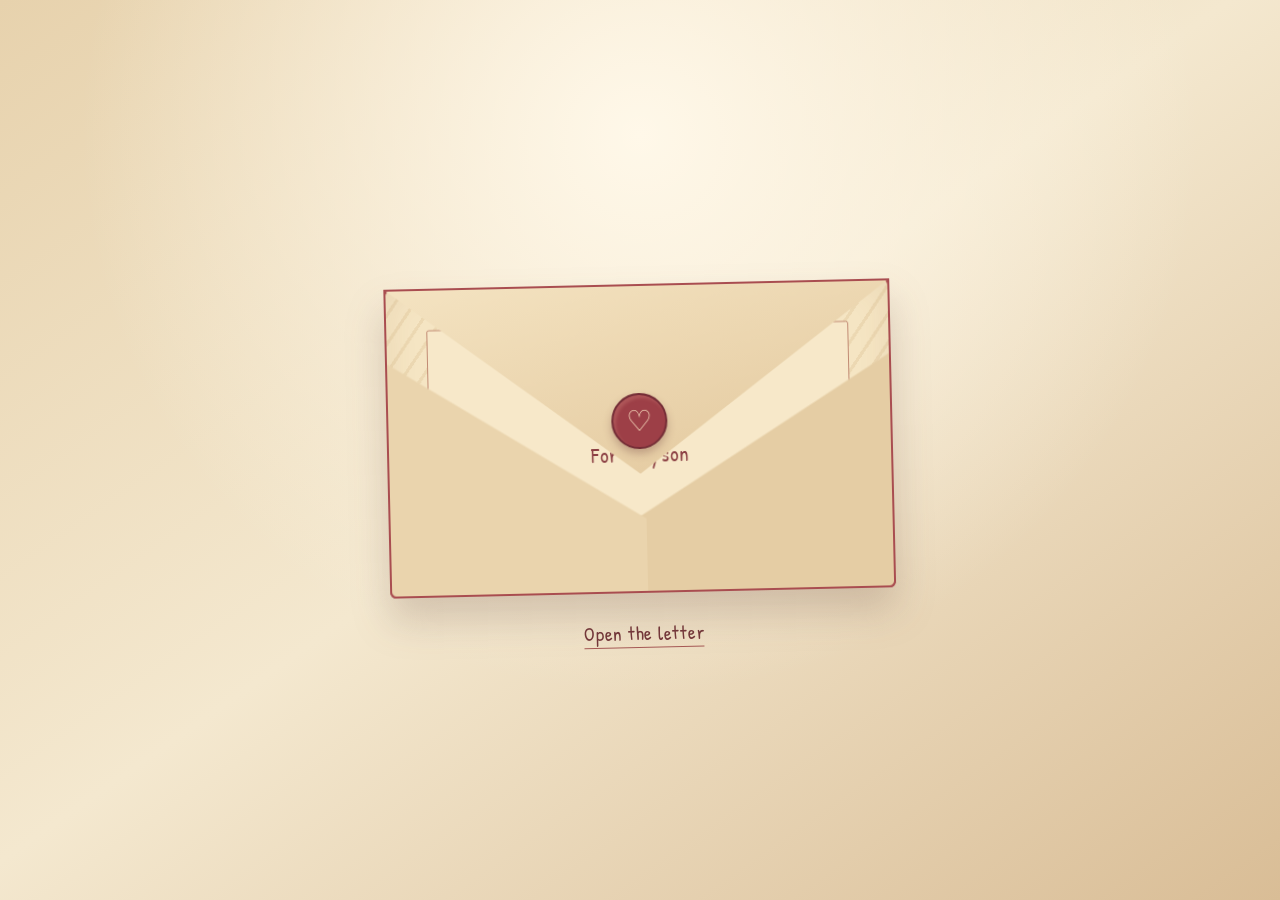
==== index.html @ 930b67be "feat: complete interactive birthday letter experience" ====
<!DOCTYPE html>
<html lang="en">
<head>
  <meta charset="utf-8">
  <meta name="viewport" content="width=device-width, initial-scale=1">
  <meta name="theme-color" content="#eee0c5">
  <title>A Letter for Allyson</title>
  <link rel="stylesheet" href="birthday.css">
  <script src="birthday.js" defer></script>
</head>
<body>
  <main class="birthday-page">
    <section class="letter-experience" aria-label="Birthday letter">
      <button class="closed-letter" id="open-letter" type="button" aria-expanded="false" aria-controls="opened-letter">
        <span class="envelope-scene" aria-hidden="true">
          <span class="envelope-back"></span>
          <span class="inner-note"><span>For Allyson</span></span>
          <span class="envelope-front"></span>
          <span class="envelope-flap"></span>
          <span class="wax-seal">♡</span>
        </span>
        <span class="open-label">Open the letter</span>
      </button>

      <article class="opened-letter" id="opened-letter" aria-label="Birthday letter for Allyson" hidden>
        <div class="letter-content">
          <p class="letter-recipient">For Allysa</p>
          <h1 tabindex="-1" id="message-heading">HAPPY BIRTHDAY ALLYSON!!</h1>
          <div class="letter-body" aria-labelledby="message-heading">
            <p>Thank you for continuing to be one of the best surprises I’ve ever had this year, and honestly, in my life. Despite all the problems I’ve had and all the times na baka ang hirap ko rin samahan, you’ve still stuck with me through it all. I hope you continue to do so, because I know I’ll do the same for you.</p>
            <p>I hope na this year gives you back a little bit of everything you’ve given to others. Deserve mo lahat ng success na you’ve been hoping and working for, even if right now, parang hindi mo pa nakikita yung progress na gusto mo. Take things lang at your own pace, and pleasee, wag ka masyadong hard sa sarili mo. You’ll get there someday, and habang papunta ka doon, andito ako para i-support ka and to help you however I can.</p>
            <p>Medyo butas lang bulsa ko right now, pero meron pa akong ibibigay sa’yo next week. 😉 Nood tayo Avengers sa December, libre ko ulit.</p>
          </div>

          <div class="sign-off">
            <p>From your Jose Rizal na Hirono,</p>
            <p class="signature">Rei</p>
            <p class="tiny-note">love u</p>
            <p class="postscript">Good luck sa exam!</p>
          </div>

          <section class="surprise" aria-labelledby="surprise-heading">
            <h2 id="surprise-heading">btw, meron akong a little something for you →</h2>
            <div id="present">
              <button class="present-button" id="open-present" type="button" aria-expanded="false" aria-controls="cake" aria-label="Open your present">
                <img class="present-image" src="Birthday/Present_Picture.png" alt="">
                <span class="visually-hidden">Open your present</span>
              </button>
            </div>
            <div class="cake" id="cake" aria-live="polite" hidden>
              <img class="cake-photo" src="Birthday/Cake_Picture.jpg" alt="A birthday cake with cream frosting and cocoa dusting">
              <p class="cake-note">bigay ko sa’yo mamaya</p>
            </div>
          </section>
        </div>
      </article>
    </section>
  </main>
</body>
</html>
---- birthday.css ----
@font-face {
  font-family: "Patrick Hand";
  src: url("Birthday/PatrickHand-Regular.ttf") format("truetype");
  font-style: normal;
  font-weight: 400;
  font-display: swap;
}

:root {
  color-scheme: light;
  color: #563a32;
  background: #ead9ba;
  font-synthesis: none;
}

* { box-sizing: border-box; }
[hidden] { display: none !important; }

body {
  min-width: 20rem;
  min-height: 100vh;
  margin: 0;
  background:
    radial-gradient(circle at 50% 15%, #fff8e9 0, transparent 35rem),
    linear-gradient(145deg, #e7d2ad, #f4e8cf 48%, #d9bd96);
}

button { font: inherit; }

.birthday-page {
  width: min(100% - 1.25rem, 58rem);
  margin-inline: auto;
}

.letter-experience {
  display: grid;
  min-height: 100svh;
  padding-block: clamp(1.5rem, 6vw, 4rem);
  place-items: center;
  text-align: center;
}

.closed-letter {
  display: grid;
  width: 100%;
  max-width: 35rem;
  padding: 1rem;
  border: 0;
  background: transparent;
  color: #74373a;
  cursor: pointer;
  place-items: center;
  perspective: 75rem;
  transform: rotate(-1.3deg);
  transition: transform 240ms ease;
}

.closed-letter:hover { transform: rotate(-0.4deg) translateY(-0.2rem); }
.closed-letter:focus-visible { outline: 3px solid #74373a; outline-offset: 0.4rem; }

.envelope-scene {
  position: relative;
  display: block;
  width: 100%;
  height: clamp(13rem, 58vw, 22rem);
  filter: drop-shadow(0 1.4rem 1.2rem #57372b35);
  transform-style: preserve-3d;
}

.envelope-back,
.envelope-front,
.envelope-flap,
.inner-note {
  position: absolute;
  display: block;
}

.envelope-back {
  inset: 9% 2% 3%;
  border: 2px solid #a94d50;
  border-radius: 0.4rem;
  background:
    repeating-linear-gradient(125deg, #f5e5c3 0 0.8rem, #ecd8b2 0.8rem 1rem),
    #f3e2c0;
  box-shadow: inset 0 0 2rem #8b59351a;
}

.inner-note {
  z-index: 2;
  inset: 15% 10% 12%;
  display: grid;
  border: 1px solid #c18a73;
  border-radius: 0.15rem;
  background: #f7e8c9;
  color: #8b3f43;
  font: 1.3rem/1 "Patrick Hand", "Segoe Print", "Comic Sans MS", cursive;
  letter-spacing: 0.06em;
  place-items: center;
  transform: translateY(8%);
}

.envelope-front {
  z-index: 3;
  inset: 9% 2% 3%;
  overflow: hidden;
  border: 2px solid #a94d50;
  border-top: 0;
  border-radius: 0 0 0.4rem 0.4rem;
  background:
    linear-gradient(32deg, #ead4ad 49.5%, transparent 50%) left bottom / 51% 100% no-repeat,
    linear-gradient(-32deg, #e5cda4 49.5%, transparent 50%) right bottom / 51% 100% no-repeat;
}

.envelope-flap {
  z-index: 4;
  top: 9%;
  right: 2%;
  left: 2%;
  height: 54%;
  border-top: 2px solid #a94d50;
  background: linear-gradient(165deg, #f4e3c1, #e2c79c);
  clip-path: polygon(0 0, 100% 0, 50% 100%);
  transform-origin: top center;
  backface-visibility: hidden;
}

.wax-seal {
  position: absolute;
  z-index: 5;
  top: 48%;
  left: 50%;
  display: grid;
  width: 3.5rem;
  aspect-ratio: 1;
  border: 2px solid #742d36;
  border-radius: 50%;
  background: #9d3f47;
  box-shadow: 0 0.3rem 0.5rem #5e292d4a, inset 0.15rem 0.2rem 0.2rem #d2837b55;
  color: #f7dbbd;
  font-size: 1.8rem;
  place-items: center;
  transform: translate(-50%, -50%);
}

.open-label {
  display: inline-block;
  margin-top: 1rem;
  border-bottom: 1px solid #a65a56;
  font: 1.2rem/1.4 "Patrick Hand", "Segoe Print", "Comic Sans MS", cursive;
  letter-spacing: 0.04em;
}

.closed-letter.is-opening { animation: envelope-away 1.9s ease-in-out forwards; pointer-events: none; }
.closed-letter.is-opening .envelope-flap { animation: flap-open 650ms ease-in-out forwards; }
.closed-letter.is-opening .wax-seal { animation: seal-away 360ms ease-out forwards; }
.closed-letter.is-opening .inner-note { animation: note-rise 1.2s 520ms cubic-bezier(0.22, 0.75, 0.25, 1) forwards; }
.closed-letter.is-opening .open-label { animation: label-away 250ms ease-out forwards; }

.opened-letter {
  position: relative;
  width: min(100%, 54rem);
  min-height: 76rem;
  overflow: hidden;
  border: 1px solid #a65b4f;
  background-color: #f1dfbd;
  background-image: url("Birthday/Letter_Template.png");
  background-position: center;
  background-repeat: no-repeat;
  background-size: 100% 100%;
  box-shadow: 0 1.5rem 3.5rem #5c392f38;
  transform-origin: top center;
  animation: letter-settle 520ms ease-out both;
}

.letter-content {
  width: min(76%, 39rem);
  margin: clamp(7rem, 17%, 10rem) auto 22rem;
  padding: clamp(1.25rem, 4vw, 2.5rem);
  border-radius: 0.25rem;
  background: #f7e9cedd;
  box-shadow: 0 0 2rem 1.6rem #f7e9cedd;
  font-family: "Patrick Hand", "Segoe Print", "Comic Sans MS", cursive;
  text-align: left;
}

.letter-recipient {
  margin: 0;
  color: #8b4243;
  font-size: 1rem;
  letter-spacing: 0.1em;
  text-transform: uppercase;
}

.letter-content h1 {
  margin: 0.55rem 0 1.6rem;
  color: #65373a;
  font-size: clamp(1.75rem, 4vw, 2.25rem);
  font-weight: 400;
  letter-spacing: 0.02em;
  line-height: 1.1;
}

.letter-body {
  font-size: clamp(1.12rem, 2.3vw, 1.28rem);
  line-height: 1.55;
  overflow-wrap: anywhere;
}

.letter-body p { margin: 0 0 1.3rem; }
.letter-body p:last-child { margin-bottom: 0; }

.sign-off {
  width: min(100%, 20rem);
  margin: 2.25rem 0 0 auto;
  color: #633a35;
  font-size: 1.12rem;
  line-height: 1.35;
  text-align: left;
}

.sign-off p { margin: 0; }
.sign-off .signature { margin-top: 0.15rem; color: #823b40; font-size: 2rem; }
.sign-off .tiny-note { margin-top: 0.25rem; font-size: 0.6rem; opacity: 0.7; }
.sign-off .postscript { margin-top: 0.2rem; font-size: 1rem; }

.surprise {
  margin-top: clamp(3rem, 8vw, 5rem);
  padding-top: 1.75rem;
  border-top: 1px solid #a95e5970;
  text-align: center;
}

.surprise h2 {
  margin: 0 0 1rem;
  color: #68393a;
  font-size: clamp(1.25rem, 3vw, 1.55rem);
  font-weight: 400;
  line-height: 1.35;
}

.present-button {
  display: block;
  width: min(70%, 13rem);
  margin-inline: auto;
  padding: 0;
  border: 0;
  background: transparent;
  cursor: pointer;
  filter: drop-shadow(0 0.8rem 0.7rem #57372b35);
  transition: filter 180ms ease, transform 180ms ease;
}

.present-button:hover { filter: drop-shadow(0 1rem 0.75rem #57372b4d); transform: rotate(-1deg) scale(1.035); }
.present-button:focus-visible { border-radius: 0.35rem; outline: 3px solid #7a343a; outline-offset: 0.45rem; }
.present-button.is-opening { animation: unwrap-present 620ms ease-in-out forwards; pointer-events: none; }
.present-image { display: block; width: 100%; height: auto; }

.cake { text-align: center; animation: reveal-cake 480ms ease-out both; }
.cake-photo {
  display: block;
  width: min(100%, 24rem);
  height: auto;
  margin-inline: auto;
  padding: 0.45rem 0.45rem 1.6rem;
  border: 1px solid #d0b58b;
  background: #fff8e8;
  box-shadow: 0 0.8rem 1.6rem #57372b35;
  transform: rotate(0.7deg);
}

.cake-note { margin: 1.1rem 0 0; color: #753b3b; font-size: 1.2rem; }

.visually-hidden {
  position: absolute;
  width: 1px;
  height: 1px;
  padding: 0;
  margin: -1px;
  overflow: hidden;
  clip: rect(0, 0, 0, 0);
  white-space: nowrap;
  border: 0;
}

@keyframes flap-open {
  0% { transform: rotateX(0); }
  55%, 100% { transform: rotateX(178deg); z-index: 1; }
}

@keyframes seal-away {
  to { opacity: 0; transform: translate(-50%, -60%) scale(0.8); }
}

@keyframes note-rise {
  0% { transform: translateY(8%); }
  65% { transform: translateY(-72%); }
  100% { transform: translateY(-58%) scale(1.08); }
}

@keyframes label-away { to { opacity: 0; transform: translateY(0.4rem); } }

@keyframes envelope-away {
  0%, 72% { opacity: 1; }
  72% { transform: rotate(0) scale(1.02); }
  100% { opacity: 0; transform: rotate(0) translateY(2rem) scale(0.94); }
}

@keyframes letter-settle {
  from { opacity: 0; transform: translateY(2rem) scale(0.88); }
  to { opacity: 1; transform: translateY(0) scale(1); }
}

@keyframes unwrap-present {
  0% { opacity: 1; transform: rotate(0) scale(1); }
  18% { transform: rotate(-1.5deg) scale(1.02); }
  36% { transform: rotate(1.5deg) scale(1.02); }
  54% { transform: rotate(-1deg) scale(1.01); }
  100% { opacity: 0; transform: rotate(0) scale(0.88); }
}

@keyframes reveal-cake {
  from { opacity: 0; transform: scale(0.94); }
  to { opacity: 1; transform: scale(1); }
}

@media (max-width: 40rem) {
  .birthday-page { width: min(100% - 0.75rem, 58rem); }
  .letter-experience { padding-block: 1rem; }
  .closed-letter { padding-inline: 0; }
  .wax-seal { width: 3rem; font-size: 1.5rem; }
  .opened-letter { min-height: 48rem; }
  .letter-content {
    width: 82%;
    margin-block: 5.5rem 22rem;
    padding: 1rem 0.4rem;
    box-shadow: 0 0 1.3rem 1rem #f7e9cedd;
  }
  .letter-body { font-size: 1.08rem; line-height: 1.55; }
  .sign-off { width: 88%; }
  .present-button { width: min(65%, 11rem); }
  .cake-photo { width: min(100%, 19rem); padding: 0.35rem 0.35rem 1.2rem; }
}

@media (prefers-reduced-motion: reduce) {
  *,
  *::before,
  *::after {
    scroll-behavior: auto !important;
    animation: none !important;
    transition: none !important;
  }
}
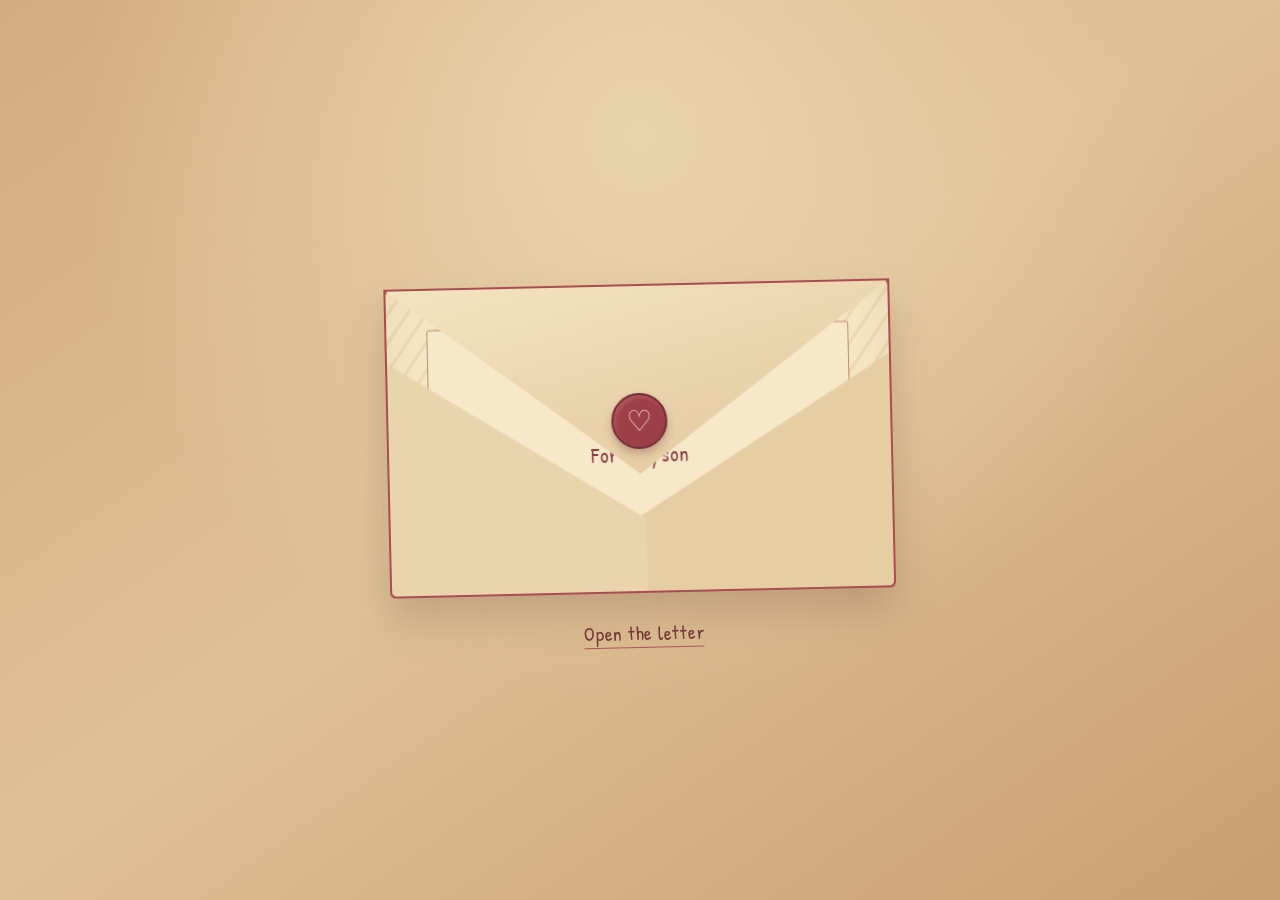
==== commit f276349f: "feat: refine birthday letter styling and add cake label" ====
--- a/index.html
+++ b/index.html
@@ -49,10 +49,13 @@
             </div>
             <div class="cake" id="cake" aria-live="polite" hidden>
               <img class="cake-photo" src="Birthday/Cake_Picture.jpg" alt="A birthday cake with cream frosting and cocoa dusting">
+              <h3 class="cake-name">Tiramisu Cloud</h3>
               <p class="cake-note">bigay ko sa’yo mamaya</p>
             </div>
           </section>
         </div>
+        <img class="sticker sticker-me" src="Stickers/output-smallpngtools.png" alt="Rei">
+        <img class="sticker sticker-her" src="Stickers/output-smallpngtools (1).png" alt="Allyson">
       </article>
     </section>
   </main>
--- a/birthday.css
+++ b/birthday.css
@@ -9,7 +9,7 @@
 :root {
   color-scheme: light;
   color: #563a32;
-  background: #ead9ba;
+  background: #d6b48b;
   font-synthesis: none;
 }
 
@@ -21,8 +21,8 @@
   min-height: 100vh;
   margin: 0;
   background:
-    radial-gradient(circle at 50% 15%, #fff8e9 0, transparent 35rem),
-    linear-gradient(145deg, #e7d2ad, #f4e8cf 48%, #d9bd96);
+    radial-gradient(circle at 50% 15%, #ead4ad 0, transparent 35rem),
+    linear-gradient(145deg, #d3ad80, #dec096 48%, #c99f72);
 }
 
 button { font: inherit; }
@@ -160,19 +160,36 @@
   position: relative;
   width: min(100%, 54rem);
   min-height: 76rem;
-  overflow: hidden;
+  overflow: visible;
   border: 1px solid #a65b4f;
   background-color: #f1dfbd;
   background-image: url("Birthday/Letter_Template.png");
   background-position: center;
   background-repeat: no-repeat;
   background-size: 100% 100%;
-  box-shadow: 0 1.5rem 3.5rem #5c392f38;
+  box-shadow: 0 1.4rem 3rem #68452f40;
   transform-origin: top center;
   animation: letter-settle 520ms ease-out both;
 }
 
+.opened-letter::after {
+  position: absolute;
+  z-index: 1;
+  right: 7.5%;
+  bottom: 4.5%;
+  left: 7.5%;
+  height: 17.5%;
+  background:
+    radial-gradient(ellipse at 20% 55%, #cda97588, transparent 42%),
+    radial-gradient(ellipse at 76% 48%, #d9b98a99, transparent 40%),
+    linear-gradient(to bottom, transparent, #d1aa78 8%, #d4ad7d 84%, transparent);
+  content: "";
+  pointer-events: none;
+}
+
 .letter-content {
+  position: relative;
+  z-index: 2;
   width: min(76%, 39rem);
   margin: clamp(7rem, 17%, 10rem) auto 22rem;
   padding: clamp(1.25rem, 4vw, 2.5rem);
@@ -270,6 +287,30 @@
 
 .cake-note { margin: 1.1rem 0 0; color: #753b3b; font-size: 1.2rem; }
 
+.cake-name {
+  margin: 1.25rem 0 0;
+  color: #68393a;
+  font-size: 1.55rem;
+  font-weight: 400;
+  line-height: 1.2;
+}
+
+.cake-name + .cake-note { margin-top: 0.25rem; }
+
+.sticker {
+  position: absolute;
+  z-index: 3;
+  top: 18rem;
+  display: block;
+  width: clamp(4rem, 10vw, 6rem);
+  height: auto;
+  filter: drop-shadow(0 0.45rem 0.4rem #57372b42);
+  pointer-events: none;
+}
+
+.sticker-me { left: -3.25rem; transform: rotate(-5deg); }
+.sticker-her { top: 36rem; right: -3.25rem; transform: rotate(5deg); }
+
 .visually-hidden {
   position: absolute;
   width: 1px;
@@ -328,7 +369,7 @@
   .letter-experience { padding-block: 1rem; }
   .closed-letter { padding-inline: 0; }
   .wax-seal { width: 3rem; font-size: 1.5rem; }
-  .opened-letter { min-height: 48rem; }
+  .opened-letter { min-height: 48rem; overflow: hidden; }
   .letter-content {
     width: 82%;
     margin-block: 5.5rem 22rem;
@@ -339,6 +380,9 @@
   .sign-off { width: 88%; }
   .present-button { width: min(65%, 11rem); }
   .cake-photo { width: min(100%, 19rem); padding: 0.35rem 0.35rem 1.2rem; }
+  .sticker { top: auto; bottom: 6.5%; width: clamp(3.5rem, 16vw, 4.5rem); }
+  .sticker-me { left: 9%; }
+  .sticker-her { right: 9%; }
 }
 
 @media (prefers-reduced-motion: reduce) {
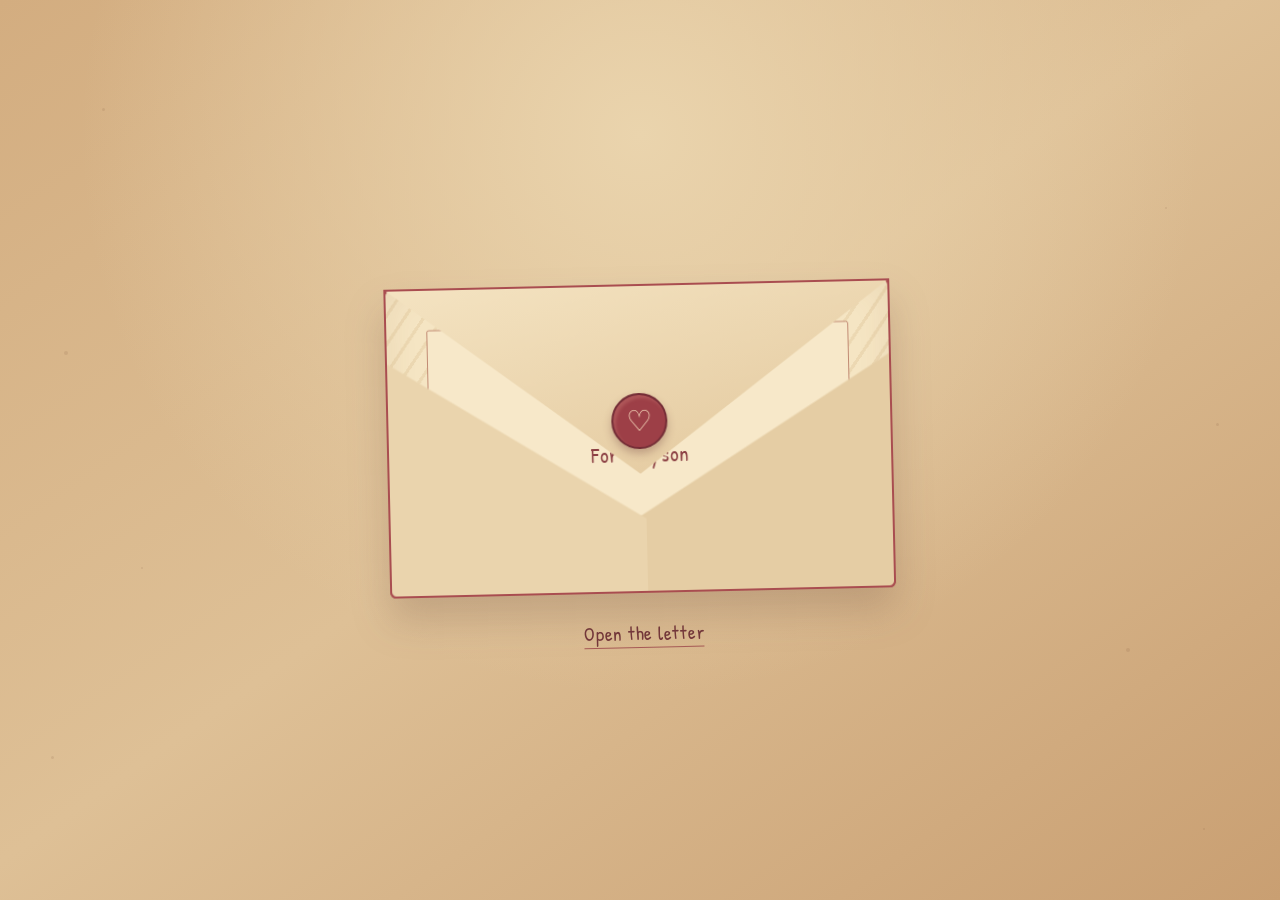
==== commit 80e2edde: "feat: add atmospheric polish to birthday page" ====
--- a/index.html
+++ b/index.html
@@ -3,12 +3,17 @@
 <head>
   <meta charset="utf-8">
   <meta name="viewport" content="width=device-width, initial-scale=1">
-  <meta name="theme-color" content="#eee0c5">
+  <meta name="theme-color" content="#d6b48b">
   <title>A Letter for Allyson</title>
+  <link rel="icon" href="Birthday/favicon.svg" type="image/svg+xml">
   <link rel="stylesheet" href="birthday.css">
   <script src="birthday.js" defer></script>
 </head>
 <body>
+  <div class="paper-dust" aria-hidden="true">
+    <span></span><span></span><span></span><span></span>
+    <span></span><span></span><span></span><span></span>
+  </div>
   <main class="birthday-page">
     <section class="letter-experience" aria-label="Birthday letter">
       <button class="closed-letter" id="open-letter" type="button" aria-expanded="false" aria-controls="opened-letter">
@@ -50,12 +55,12 @@
             <div class="cake" id="cake" aria-live="polite" hidden>
               <img class="cake-photo" src="Birthday/Cake_Picture.jpg" alt="A birthday cake with cream frosting and cocoa dusting">
               <h3 class="cake-name">Tiramisu Cloud</h3>
-              <p class="cake-note">bigay ko sa’yo mamaya</p>
+              <p class="cake-note">bigay ko sa’yo mamaya hehehe</p>
             </div>
           </section>
         </div>
         <img class="sticker sticker-me" src="Stickers/output-smallpngtools.png" alt="Rei">
-        <img class="sticker sticker-her" src="Stickers/output-smallpngtools (1).png" alt="Allyson">
+        <img class="sticker sticker-her" src="Stickers/allysa_birthday.png" alt="Allyson">
       </article>
     </section>
   </main>
--- a/birthday.css
+++ b/birthday.css
@@ -17,6 +17,7 @@
 [hidden] { display: none !important; }
 
 body {
+  position: relative;
   min-width: 20rem;
   min-height: 100vh;
   margin: 0;
@@ -27,7 +28,38 @@
 
 button { font: inherit; }
 
+.paper-dust {
+  position: fixed;
+  z-index: 0;
+  inset: 0;
+  overflow: hidden;
+  pointer-events: none;
+}
+
+.paper-dust span {
+  position: absolute;
+  top: var(--dust-top);
+  left: var(--dust-left);
+  width: var(--dust-size);
+  aspect-ratio: 1;
+  border-radius: 50%;
+  background: #765039;
+  opacity: 0.13;
+  animation: dust-drift var(--dust-duration) ease-in-out var(--dust-delay) infinite alternate;
+}
+
+.paper-dust span:nth-child(1) { --dust-top: 12%; --dust-left: 8%; --dust-size: 3px; --dust-duration: 19s; --dust-delay: -4s; }
+.paper-dust span:nth-child(2) { --dust-top: 23%; --dust-left: 91%; --dust-size: 2px; --dust-duration: 24s; --dust-delay: -11s; }
+.paper-dust span:nth-child(3) { --dust-top: 39%; --dust-left: 5%; --dust-size: 4px; --dust-duration: 27s; --dust-delay: -8s; }
+.paper-dust span:nth-child(4) { --dust-top: 47%; --dust-left: 95%; --dust-size: 3px; --dust-duration: 21s; --dust-delay: -14s; }
+.paper-dust span:nth-child(5) { --dust-top: 63%; --dust-left: 11%; --dust-size: 2px; --dust-duration: 25s; --dust-delay: -7s; }
+.paper-dust span:nth-child(6) { --dust-top: 72%; --dust-left: 88%; --dust-size: 4px; --dust-duration: 29s; --dust-delay: -18s; }
+.paper-dust span:nth-child(7) { --dust-top: 84%; --dust-left: 4%; --dust-size: 3px; --dust-duration: 23s; --dust-delay: -3s; }
+.paper-dust span:nth-child(8) { --dust-top: 92%; --dust-left: 94%; --dust-size: 2px; --dust-duration: 26s; --dust-delay: -16s; }
+
 .birthday-page {
+  position: relative;
+  z-index: 1;
   width: min(100% - 1.25rem, 58rem);
   margin-inline: auto;
 }
@@ -270,7 +302,18 @@
 .present-button:hover { filter: drop-shadow(0 1rem 0.75rem #57372b4d); transform: rotate(-1deg) scale(1.035); }
 .present-button:focus-visible { border-radius: 0.35rem; outline: 3px solid #7a343a; outline-offset: 0.45rem; }
 .present-button.is-opening { animation: unwrap-present 620ms ease-in-out forwards; pointer-events: none; }
-.present-image { display: block; width: 100%; height: auto; }
+.present-image {
+  display: block;
+  width: 100%;
+  height: auto;
+  filter:
+    drop-shadow(2px 0 0 #f8e8ca)
+    drop-shadow(-2px 0 0 #f8e8ca)
+    drop-shadow(0 2px 0 #f8e8ca)
+    drop-shadow(0 -2px 0 #f8e8ca)
+    drop-shadow(1.5px 1.5px 0 #f8e8ca)
+    drop-shadow(-1.5px -1.5px 0 #f8e8ca);
+}
 
 .cake { text-align: center; animation: reveal-cake 480ms ease-out both; }
 .cake-photo {
@@ -304,7 +347,14 @@
   display: block;
   width: clamp(4rem, 10vw, 6rem);
   height: auto;
-  filter: drop-shadow(0 0.45rem 0.4rem #57372b42);
+  filter:
+    drop-shadow(2px 0 0 #f8e8ca)
+    drop-shadow(-2px 0 0 #f8e8ca)
+    drop-shadow(0 2px 0 #f8e8ca)
+    drop-shadow(0 -2px 0 #f8e8ca)
+    drop-shadow(1.5px 1.5px 0 #f8e8ca)
+    drop-shadow(-1.5px -1.5px 0 #f8e8ca)
+    drop-shadow(0 0.45rem 0.4rem #57372b42);
   pointer-events: none;
 }
 
@@ -362,6 +412,11 @@
 @keyframes reveal-cake {
   from { opacity: 0; transform: scale(0.94); }
   to { opacity: 1; transform: scale(1); }
+}
+
+@keyframes dust-drift {
+  from { transform: translate3d(-0.15rem, 0.3rem, 0); }
+  to { transform: translate3d(0.35rem, -1.8rem, 0); }
 }
 
 @media (max-width: 40rem) {
@@ -386,6 +441,8 @@
 }
 
 @media (prefers-reduced-motion: reduce) {
+  .paper-dust { display: none; }
+
   *,
   *::before,
   *::after {
